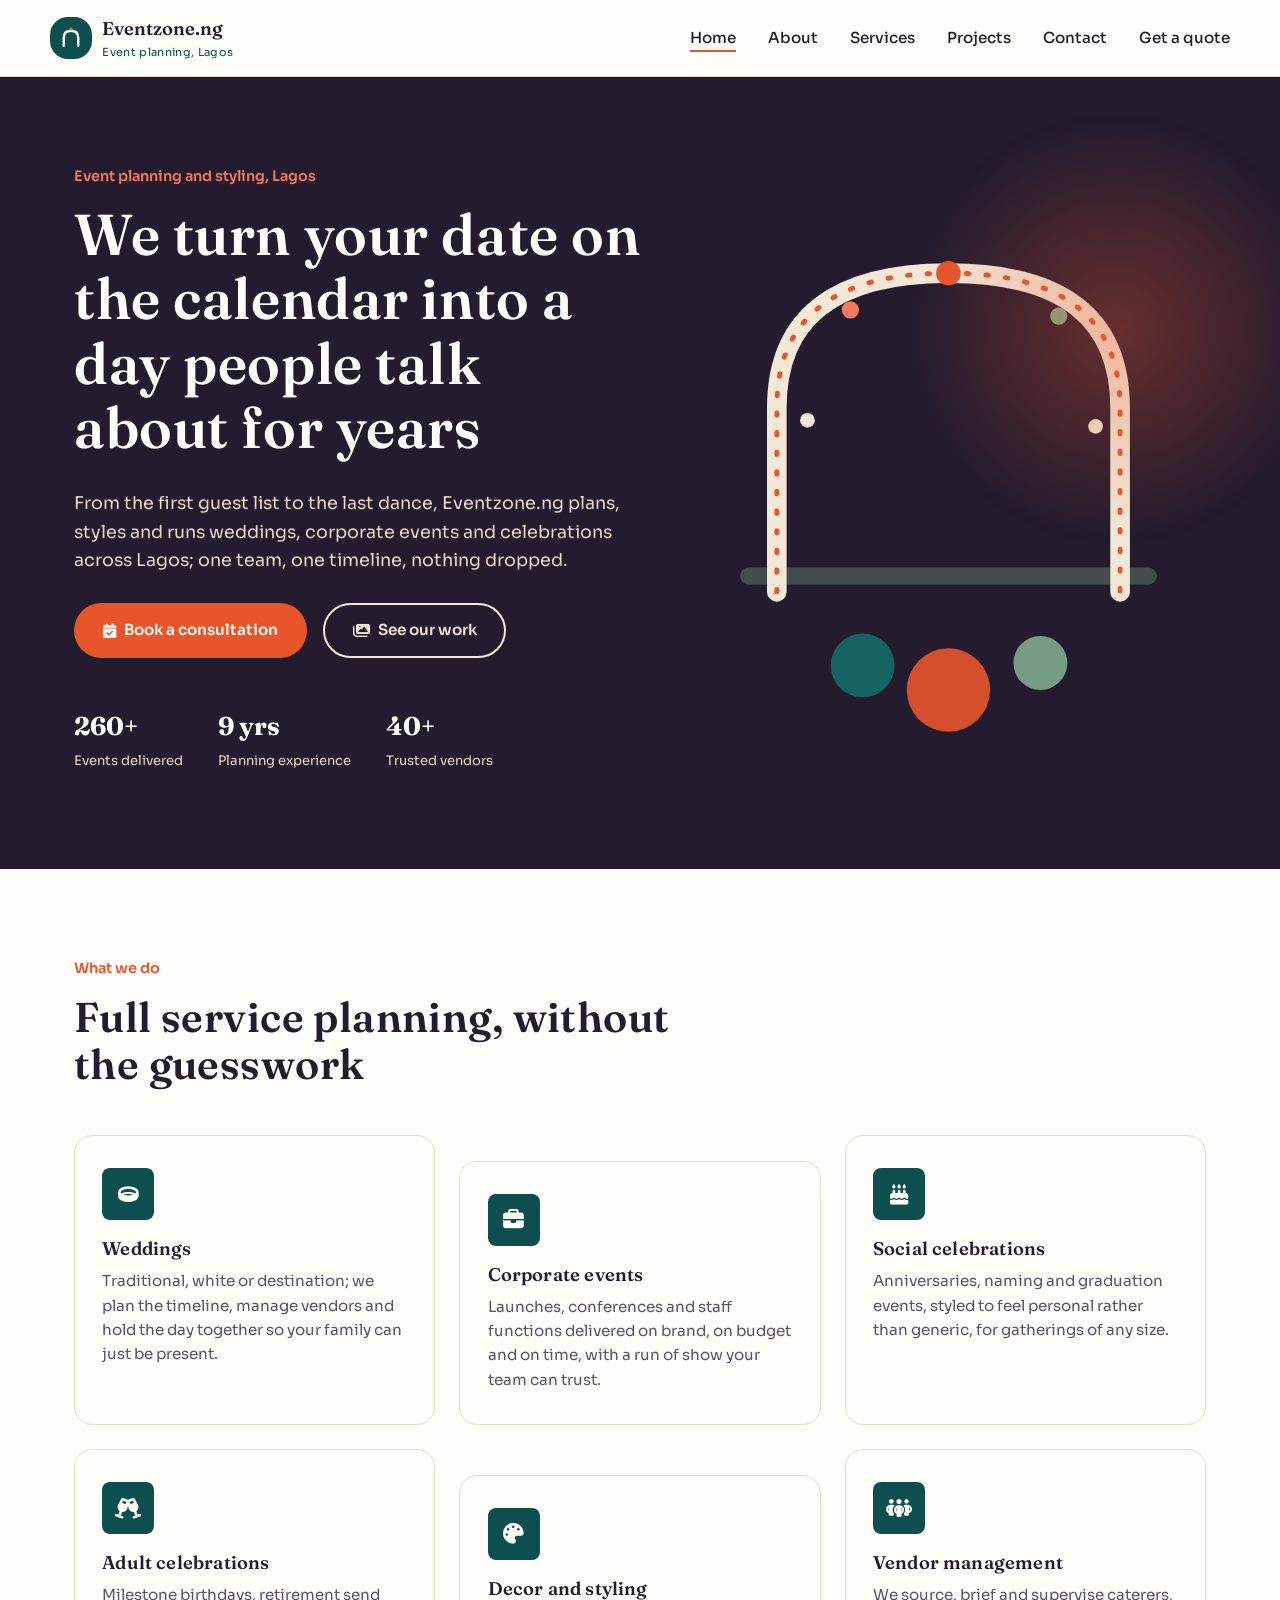
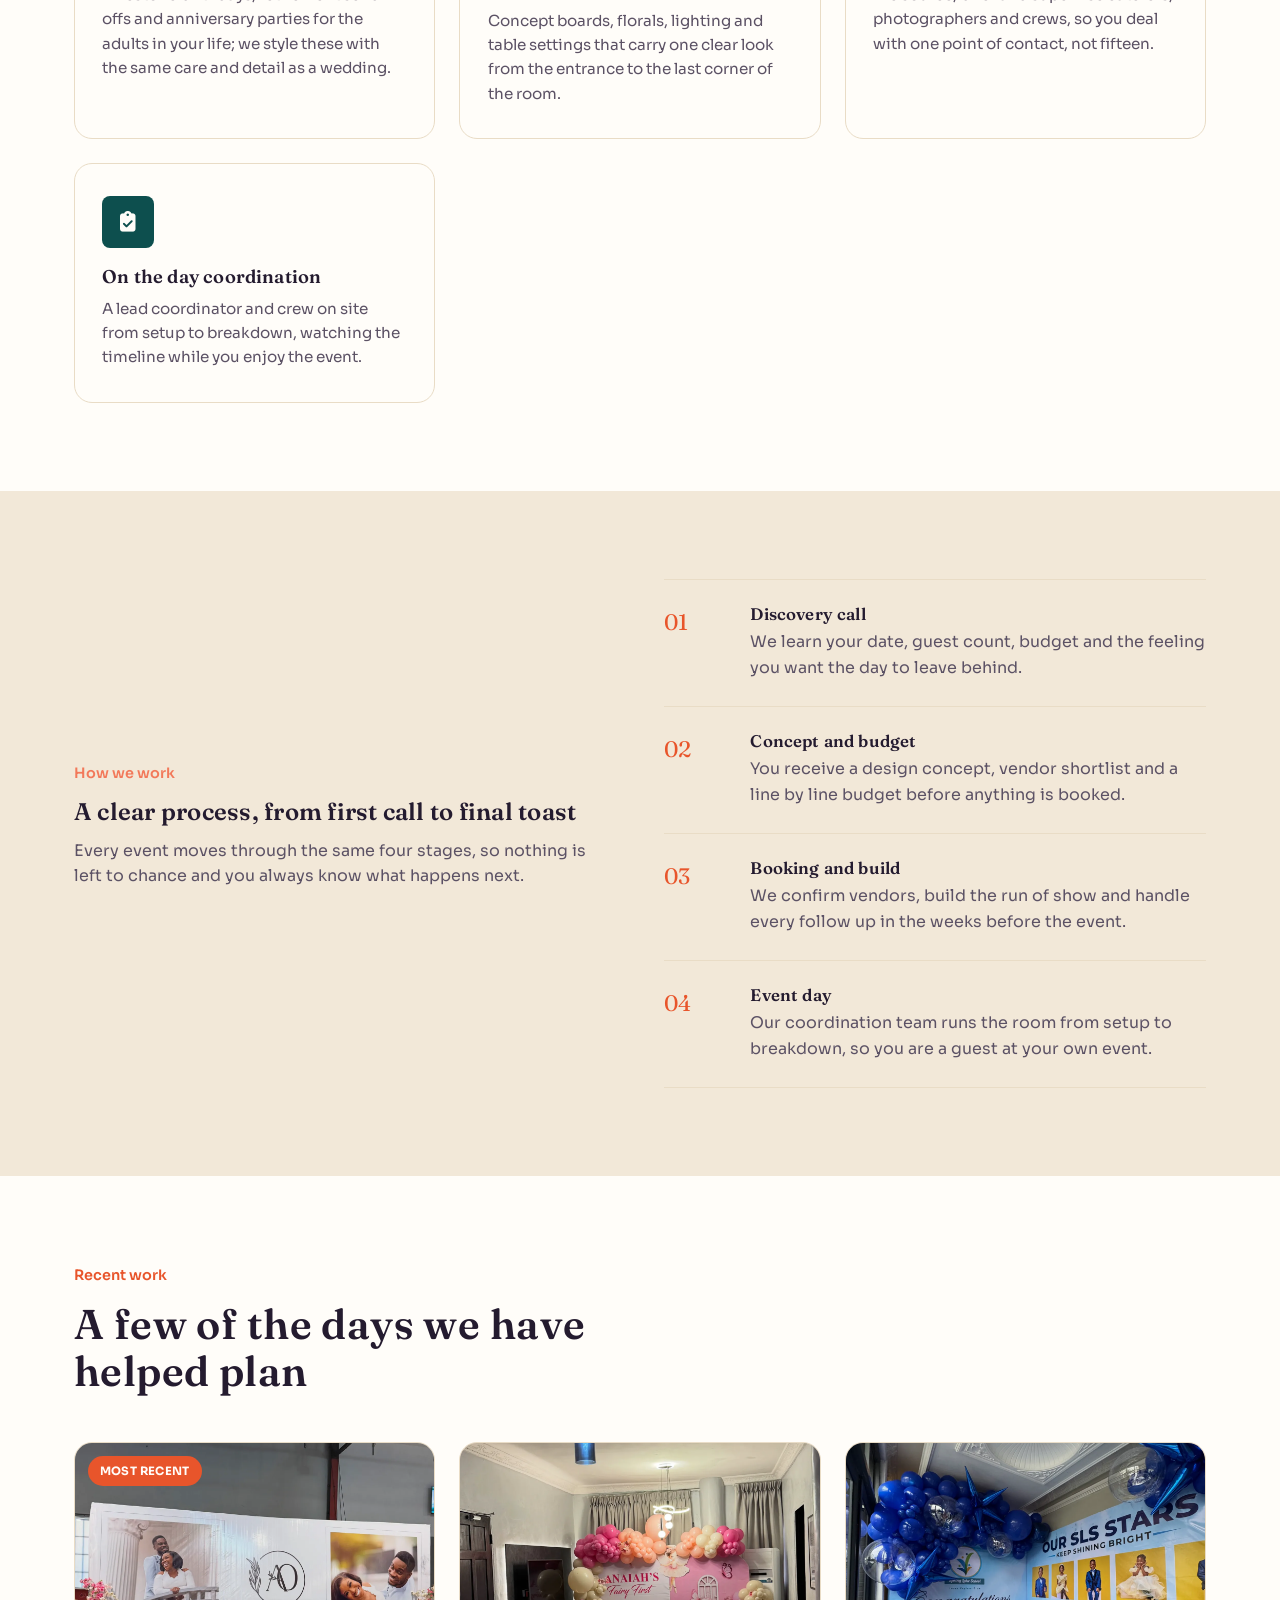
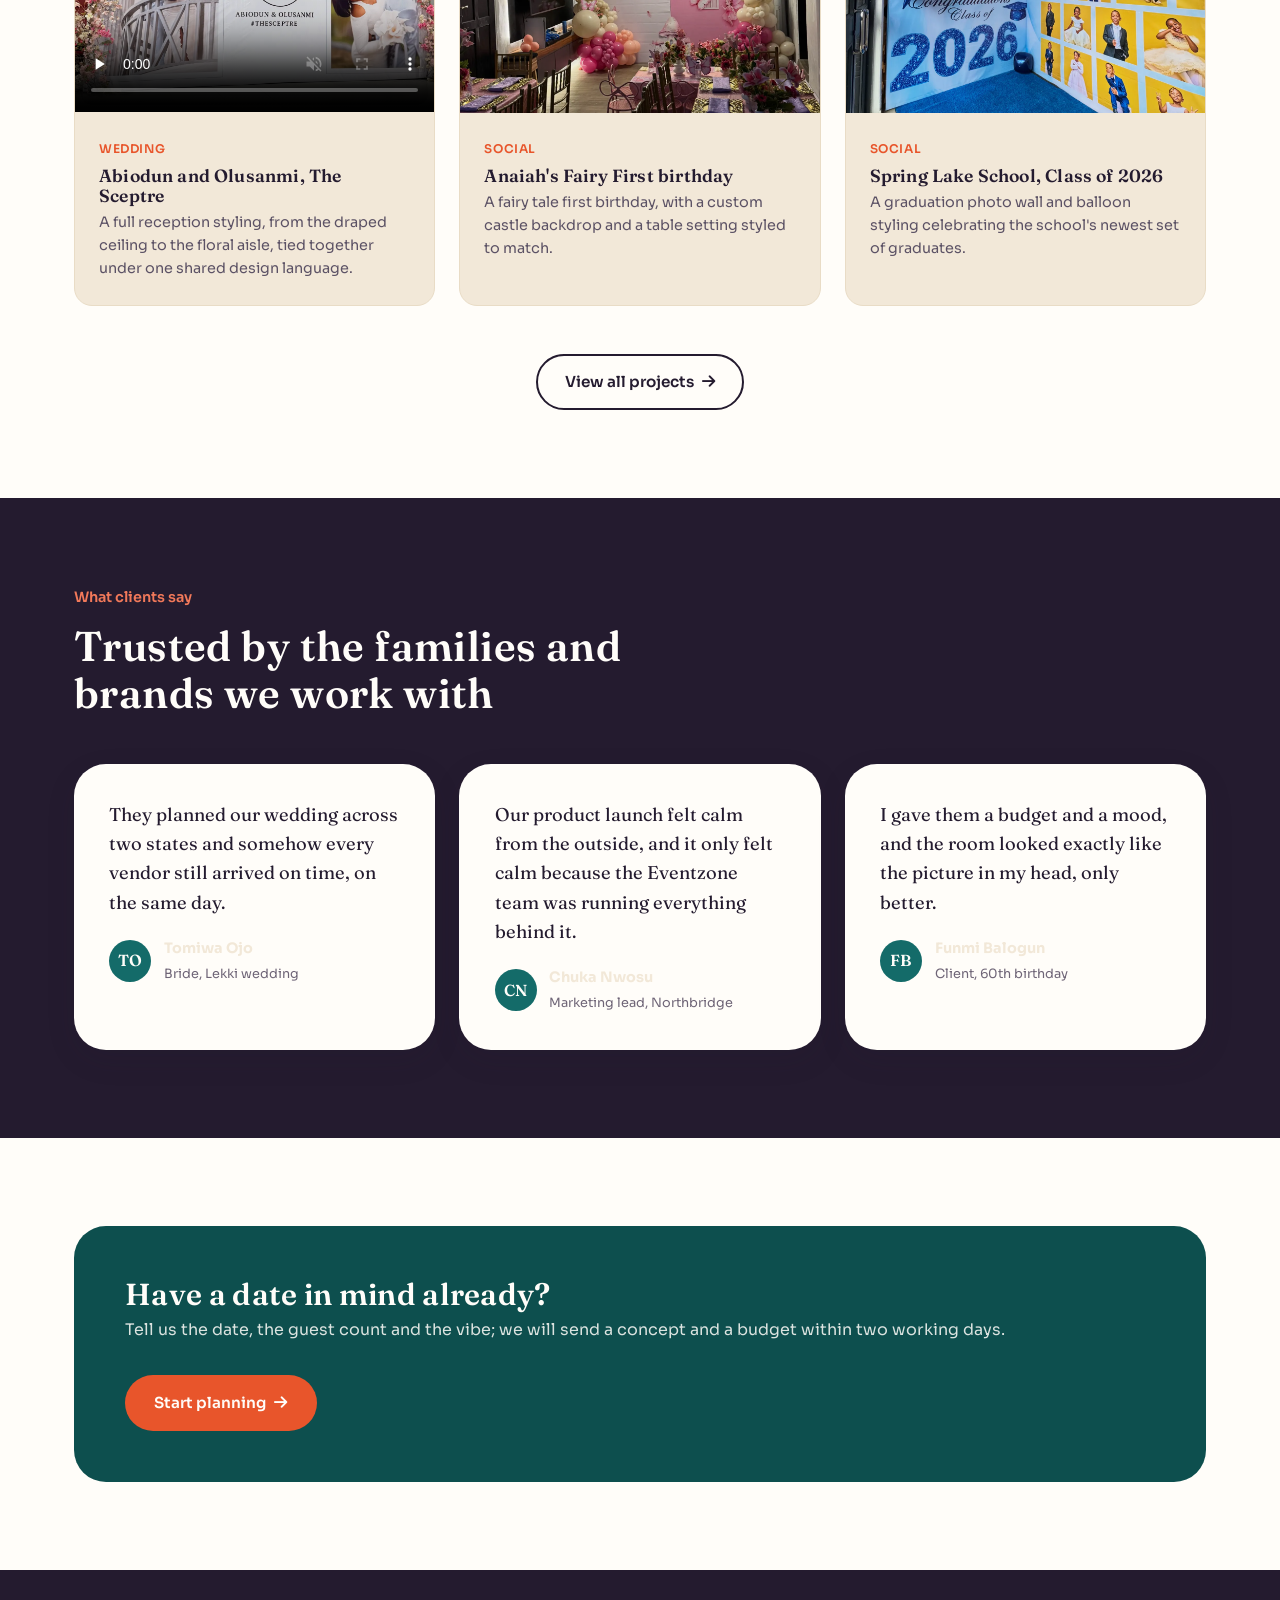
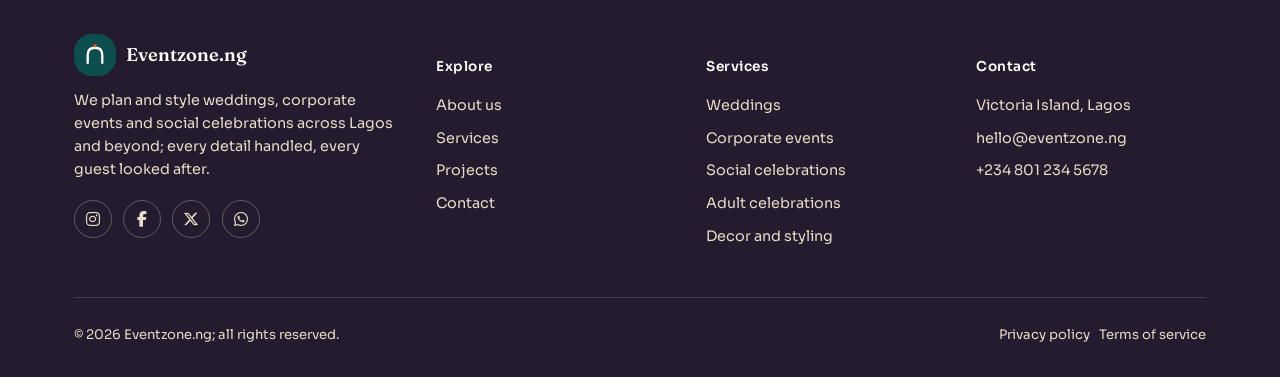
==== index.html @ e47d00a2 "push" ====
<!DOCTYPE html>
<html lang="en">
<head>
<meta charset="UTF-8">
<meta name="viewport" content="width=device-width, initial-scale=1.0">
<title>Eventzone.ng | Event planning and styling in Lagos</title>
<meta name="description" content="Eventzone.ng plans and styles weddings, corporate events and social celebrations across Lagos; full coordination, decor and vendor management, handled end to end.">
<link rel="icon" href="data:,">
<link rel="preconnect" href="https://fonts.googleapis.com">
<link rel="preconnect" href="https://fonts.gstatic.com" crossorigin>
<link href="https://fonts.googleapis.com/css2?family=Fraunces:opsz,wght@9..144,500;9..144,600;9..144,700&amp;family=Sora:wght@400;500;600;700&amp;display=swap" rel="stylesheet">
<link rel="stylesheet" href="https://cdnjs.cloudflare.com/ajax/libs/font-awesome/6.5.2/css/all.min.css">
<link rel="stylesheet" href="css/style.css">
</head>
<body>

<div id="preloader" aria-hidden="true">
  <svg class="preloader-mark" viewBox="0 0 100 100" aria-hidden="true">
    <path d="M20,82 L20,48 Q20,18 50,18 Q80,18 80,48 L80,82"/>
  </svg>
  <p class="preloader-text">Setting the scene</p>
  <div class="preloader-bar"><span></span></div>
</div>

<header class="site-header">
  <nav class="nav container">
    <a href="index.html" class="brand">
      <span class="logo-mark">
        <img src="assets/images/logo.svg" alt="Eventzone.ng logo" width="26" height="26">
      </span>
      <span>Eventzone.ng<small>Event planning, Lagos</small></span>
    </a>
    <ul class="nav-links" id="nav-links">
      <li><a href="index.html" aria-current="page">Home</a></li>
      <li><a href="about.html">About</a></li>
      <li><a href="services.html">Services</a></li>
      <li><a href="projects.html">Projects</a></li>
      <li><a href="contact.html">Contact</a></li>
      <li><a href="contact.html" class="nav-cta">Get a quote</a></li>
    </ul>
    <button class="nav-toggle" aria-label="Toggle navigation menu" aria-expanded="false">
      <span></span>
    </button>
  </nav>
</header>

<main>

  <section class="hero">
    <div class="container">
      <div class="hero-copy">
        <p class="eyebrow">Event planning and styling, Lagos</p>
        <h1>We turn your date on the calendar into a day people talk about for years</h1>
        <p class="lead">From the first guest list to the last dance, Eventzone.ng plans, styles and runs weddings, corporate events and celebrations across Lagos; one team, one timeline, nothing dropped.</p>
        <div class="hero-actions">
          <a href="contact.html" class="btn btn-primary"><i class="fa-solid fa-calendar-check"></i> Book a consultation</a>
          <a href="projects.html" class="btn btn-light"><i class="fa-solid fa-images"></i> See our work</a>
        </div>
        <div class="hero-stats">
          <div><strong>260+</strong><span>Events delivered</span></div>
          <div><strong>9 yrs</strong><span>Planning experience</span></div>
          <div><strong>40+</strong><span>Trusted vendors</span></div>
        </div>
      </div>
      <div class="hero-visual">
        <div class="hero-glow" aria-hidden="true"></div>
        <svg class="hero-arch" viewBox="0 0 420 440" fill="none" xmlns="http://www.w3.org/2000/svg" role="img" aria-label="Illustration of a decorated event arch with hanging florals and string lights">
          <rect x="40" y="300" width="340" height="14" rx="7" fill="#7FA98F" opacity="0.35"/>
          <path d="M70,320 L70,170 Q70,60 210,60 Q350,60 350,170 L350,320" stroke="#F2E8D8" stroke-width="16" stroke-linecap="round"/>
          <path d="M70,320 L70,170 Q70,60 210,60 Q350,60 350,170 L350,320" stroke="#E8552B" stroke-width="4" stroke-linecap="round" stroke-dasharray="2 14"/>
          <circle cx="210" cy="60" r="10" fill="#E8552B"/>
          <circle cx="130" cy="90" r="7" fill="#F2795A"/>
          <circle cx="300" cy="95" r="7" fill="#7FA98F"/>
          <circle cx="95" cy="180" r="6" fill="#F2E8D8"/>
          <circle cx="330" cy="185" r="6" fill="#F2E8D8"/>
          <g opacity="0.9">
            <circle cx="140" cy="380" r="26" fill="#146B69"/>
            <circle cx="210" cy="400" r="34" fill="#E8552B"/>
            <circle cx="285" cy="378" r="22" fill="#7FA98F"/>
          </g>
        </svg>
      </div>
    </div>
  </section>

  <section>
    <div class="container">
      <div class="section-head">
        <p class="eyebrow">What we do</p>
        <h2>Full service planning, without the guesswork</h2>
      </div>
      <div class="grid grid-3">
        <div class="service-card">
          <div class="service-icon"><i class="fa-solid fa-ring"></i></div>
          <h3>Weddings</h3>
          <p>Traditional, white or destination; we plan the timeline, manage vendors and hold the day together so your family can just be present.</p>
        </div>
        <div class="service-card">
          <div class="service-icon"><i class="fa-solid fa-briefcase"></i></div>
          <h3>Corporate events</h3>
          <p>Launches, conferences and staff functions delivered on brand, on budget and on time, with a run of show your team can trust.</p>
        </div>
        <div class="service-card">
          <div class="service-icon"><i class="fa-solid fa-cake-candles"></i></div>
          <h3>Social celebrations</h3>
          <p>Anniversaries, naming and graduation events, styled to feel personal rather than generic, for gatherings of any size.</p>
        </div>
        <div class="service-card">
          <div class="service-icon"><i class="fa-solid fa-champagne-glasses"></i></div>
          <h3>Adult celebrations</h3>
          <p>Milestone birthdays, retirement send offs and anniversary parties for the adults in your life; we style these with the same care and detail as a wedding.</p>
        </div>
        <div class="service-card">
          <div class="service-icon"><i class="fa-solid fa-palette"></i></div>
          <h3>Decor and styling</h3>
          <p>Concept boards, florals, lighting and table settings that carry one clear look from the entrance to the last corner of the room.</p>
        </div>
        <div class="service-card">
          <div class="service-icon"><i class="fa-solid fa-people-group"></i></div>
          <h3>Vendor management</h3>
          <p>We source, brief and supervise caterers, photographers and crews, so you deal with one point of contact, not fifteen.</p>
        </div>
        <div class="service-card">
          <div class="service-icon"><i class="fa-solid fa-clipboard-check"></i></div>
          <h3>On the day coordination</h3>
          <p>A lead coordinator and crew on site from setup to breakdown, watching the timeline while you enjoy the event.</p>
        </div>
      </div>
    </div>
  </section>

  <section class="section-alt">
    <div class="container">
      <div class="split">
        <div>
          <p class="eyebrow">How we work</p>
          <h2>A clear process, from first call to final toast</h2>
          <p style="max-width:52ch; color:#5c5265;">Every event moves through the same four stages, so nothing is left to chance and you always know what happens next.</p>
        </div>
        <div class="process-list">
          <div class="process-item">
            <span class="process-num"></span>
            <div>
              <h4>Discovery call</h4>
              <p>We learn your date, guest count, budget and the feeling you want the day to leave behind.</p>
            </div>
          </div>
          <div class="process-item">
            <span class="process-num"></span>
            <div>
              <h4>Concept and budget</h4>
              <p>You receive a design concept, vendor shortlist and a line by line budget before anything is booked.</p>
            </div>
          </div>
          <div class="process-item">
            <span class="process-num"></span>
            <div>
              <h4>Booking and build</h4>
              <p>We confirm vendors, build the run of show and handle every follow up in the weeks before the event.</p>
            </div>
          </div>
          <div class="process-item">
            <span class="process-num"></span>
            <div>
              <h4>Event day</h4>
              <p>Our coordination team runs the room from setup to breakdown, so you are a guest at your own event.</p>
            </div>
          </div>
        </div>
      </div>
    </div>
  </section>

  <section>
    <div class="container">
      <div class="section-head">
        <p class="eyebrow">Recent work</p>
        <h2>A few of the days we have helped plan</h2>
      </div>
      <div class="grid grid-3">
        <div class="project-card">
          <div class="project-thumb">
            <span class="badge-recent">Most recent</span>
            <video poster="assets/images/wedding-abiodun-olusanmi.webp" preload="none" muted playsinline controls width="720" height="1280">
              <source src="assets/videos/wedding-aisle.mp4" type="video/mp4">
              Your browser does not support embedded video; here is a photo from the day instead.
              <img src="assets/images/wedding-abiodun-olusanmi.webp" alt="The reception hall styled for Abiodun and Olusanmi's wedding" width="1400" height="1866">
            </video>
          </div>
          <div class="project-body">
            <span class="project-tag">Wedding</span>
            <h3>Abiodun and Olusanmi, The Sceptre</h3>
            <p>A full reception styling, from the draped ceiling to the floral aisle, tied together under one shared design language.</p>
          </div>
        </div>
        <div class="project-card">
          <div class="project-thumb"><img src="assets/images/anaiah-fairy-first.webp" alt="Anaiah's Fairy First birthday styling, a fairy castle backdrop with a matching table setup" width="1400" height="1866" loading="lazy"></div>
          <div class="project-body">
            <span class="project-tag">Social</span>
            <h3>Anaiah's Fairy First birthday</h3>
            <p>A fairy tale first birthday, with a custom castle backdrop and a table setting styled to match.</p>
          </div>
        </div>
        <div class="project-card">
          <div class="project-thumb"><img src="assets/images/graduation-spring-lake.webp" alt="Congratulations Class of 2026 photo wall for Spring Lake School graduation" width="1400" height="1866" loading="lazy"></div>
          <div class="project-body">
            <span class="project-tag">Social</span>
            <h3>Spring Lake School, Class of 2026</h3>
            <p>A graduation photo wall and balloon styling celebrating the school's newest set of graduates.</p>
          </div>
        </div>
      </div>
      <div class="text-center mt-lg">
        <a href="projects.html" class="btn btn-ghost">View all projects <i class="fa-solid fa-arrow-right"></i></a>
      </div>
    </div>
  </section>

  <section class="section-ink">
    <div class="container">
      <div class="section-head">
        <p class="eyebrow" style="color:#F2795A;">What clients say</p>
        <h2>Trusted by the families and brands we work with</h2>
      </div>
      <div class="grid grid-3">
        <div class="testimonial-card">
          <p>They planned our wedding across two states and somehow every vendor still arrived on time, on the same day.</p>
          <div class="testimonial-name">
            <div class="avatar">TO</div>
            <div><strong>Tomiwa Ojo</strong><span>Bride, Lekki wedding</span></div>
          </div>
        </div>
        <div class="testimonial-card">
          <p>Our product launch felt calm from the outside, and it only felt calm because the Eventzone team was running everything behind it.</p>
          <div class="testimonial-name">
            <div class="avatar">CN</div>
            <div><strong>Chuka Nwosu</strong><span>Marketing lead, Northbridge</span></div>
          </div>
        </div>
        <div class="testimonial-card">
          <p>I gave them a budget and a mood, and the room looked exactly like the picture in my head, only better.</p>
          <div class="testimonial-name">
            <div class="avatar">FB</div>
            <div><strong>Funmi Balogun</strong><span>Client, 60th birthday</span></div>
          </div>
        </div>
      </div>
    </div>
  </section>

  <section>
    <div class="container">
      <div class="cta-band">
        <div>
          <h2>Have a date in mind already?</h2>
          <p>Tell us the date, the guest count and the vibe; we will send a concept and a budget within two working days.</p>
        </div>
        <a href="contact.html" class="btn btn-primary" style="background:var(--coral);">Start planning <i class="fa-solid fa-arrow-right"></i></a>
      </div>
    </div>
  </section>

</main>

<footer class="site-footer">
  <div class="container">
    <div class="footer-grid">
      <div class="footer-brand">
        <a href="index.html" class="brand" style="color:var(--white); margin-bottom:0.8rem; display:inline-flex;">
          <span class="logo-mark">
            <img src="assets/images/logo.svg" alt="Eventzone.ng logo" width="26" height="26">
          </span>
          <span>Eventzone.ng</span>
        </a>
        <p>We plan and style weddings, corporate events and social celebrations across Lagos and beyond; every detail handled, every guest looked after.</p>
        <div class="social-row">
          <a href="#" aria-label="Instagram"><i class="fa-brands fa-instagram"></i></a>
          <a href="#" aria-label="Facebook"><i class="fa-brands fa-facebook-f"></i></a>
          <a href="#" aria-label="X, formerly Twitter"><i class="fa-brands fa-x-twitter"></i></a>
          <a href="#" aria-label="WhatsApp"><i class="fa-brands fa-whatsapp"></i></a>
        </div>
      </div>
      <div>
        <h5>Explore</h5>
        <ul>
          <li><a href="about.html">About us</a></li>
          <li><a href="services.html">Services</a></li>
          <li><a href="projects.html">Projects</a></li>
          <li><a href="contact.html">Contact</a></li>
        </ul>
      </div>
      <div>
        <h5>Services</h5>
        <ul>
          <li><a href="services.html">Weddings</a></li>
          <li><a href="services.html">Corporate events</a></li>
          <li><a href="services.html">Social celebrations</a></li>
          <li><a href="services.html">Adult celebrations</a></li>
          <li><a href="services.html">Decor and styling</a></li>
        </ul>
      </div>
      <div>
        <h5>Contact</h5>
        <ul>
          <li>Victoria Island, Lagos</li>
          <li>hello@eventzone.ng</li>
          <li>+234 801 234 5678</li>
        </ul>
      </div>
    </div>
    <div class="footer-bottom">
      <span>&copy; <span id="year"></span> Eventzone.ng; all rights reserved.</span>
      <span><a href="#">Privacy policy</a> &nbsp; <a href="#">Terms of service</a></span>
    </div>
  </div>
</footer>

<script src="js/main.js"></script>
</body>
</html>
---- css/style.css ----
/* ==========================================================================
   Eventzone.ng — Core Stylesheet
   Palette; ink #241B2F, teal #0D4F4E, coral #E8552B, sand #F2E8D8, sage #7FA98F
   ========================================================================== */

:root{
  --ink:#241B2F;
  --ink-soft:#3A2E45;
  --teal:#0D4F4E;
  --teal-light:#146B69;
  --coral:#E8552B;
  --coral-light:#F2795A;
  --sand:#F2E8D8;
  --sand-dim:#E9DCC6;
  --white:#FFFDF9;
  --sage:#7FA98F;

  --radius-sm:8px;
  --radius-md:18px;
  --radius-lg:32px;
  --radius-pill:999px;

  --font-display:'Fraunces', Georgia, serif;
  --font-body:'Sora', -apple-system, BlinkMacSystemFont, sans-serif;

  --maxw:1180px;
  --gap:1.5rem;
  --shadow-1: 0 10px 30px rgba(36,27,47,0.10);
  --shadow-2: 0 18px 45px rgba(36,27,47,0.16);
}

*,*::before,*::after{box-sizing:border-box;}
html{scroll-behavior:smooth;}
body{
  margin:0;
  font-family:var(--font-body);
  color:var(--ink);
  background:var(--white);
  line-height:1.6;
  -webkit-font-smoothing:antialiased;
  overflow-x:hidden;
}
img,svg{max-width:100%;display:block;}
a{color:inherit;text-decoration:none;}
ul{list-style:none;margin:0;padding:0;}
button{font-family:inherit;cursor:pointer;}
h1,h2,h3,h4{
  font-family:var(--font-display);
  margin:0 0 0.5em;
  line-height:1.12;
  font-weight:600;
  letter-spacing:0.01em;
}
p{margin:0 0 1em;}
.container{
  max-width:var(--maxw);
  margin:0 auto;
  padding:0 1.5rem;
}
:focus-visible{
  outline:3px solid var(--coral);
  outline-offset:3px;
}
@media (prefers-reduced-motion: reduce){
  *{animation-duration:0.01ms !important; animation-iteration-count:1 !important; transition-duration:0.01ms !important; scroll-behavior:auto !important;}
}

/* ---------- Preloader ---------- */
#preloader{
  position:fixed;
  inset:0;
  width:100vw;
  height:100vh;
  height:100dvh;
  z-index:9999;
  background:var(--ink);
  display:flex;
  align-items:center;
  justify-content:center;
  flex-direction:column;
  gap:1.1rem;
  transition:opacity 0.5s ease, visibility 0.5s ease;
}
#preloader.done{
  opacity:0;
  visibility:hidden;
  pointer-events:none;
}
.preloader-mark{width:74px;height:74px;}
@media (max-width:480px){
  .preloader-mark{width:56px;height:56px;}
  .preloader-text{font-size:0.85rem;}
  .preloader-bar{width:110px;}
}
.preloader-mark path{
  fill:none;
  stroke:var(--sand);
  stroke-width:3;
  stroke-linecap:round;
  stroke-linejoin:round;
  stroke-dasharray:240;
  stroke-dashoffset:240;
  animation:draw 1.4s ease forwards infinite;
}
@keyframes draw{
  0%{stroke-dashoffset:240;}
  55%{stroke-dashoffset:0;}
  100%{stroke-dashoffset:-240;}
}
.preloader-text{
  font-family:var(--font-display);
  color:var(--sand);
  font-size:0.95rem;
  letter-spacing:0.04em;
}
.preloader-bar{
  width:140px;
  height:3px;
  border-radius:var(--radius-pill);
  background:rgba(242,232,216,0.25);
  overflow:hidden;
}
.preloader-bar span{
  display:block;
  height:100%;
  width:0%;
  background:var(--coral);
  border-radius:var(--radius-pill);
  animation:load 1.6s ease forwards;
}
@keyframes load{
  0%{width:0%;}
  100%{width:100%;}
}

/* ---------- Header ---------- */
.site-header{
  position:sticky;
  top:0;
  z-index:500;
  background:rgba(255,253,249,0.92);
  backdrop-filter:blur(10px);
  border-bottom:1px solid var(--sand-dim);
}
.nav{
  display:flex;
  align-items:center;
  justify-content:space-between;
  padding:0.9rem 0;
}
.brand{
  display:flex;
  align-items:center;
  gap:0.65rem;
  font-family:var(--font-display);
  font-size:1.15rem;
  font-weight:600;
  color:var(--ink);
}
.logo-mark{
  width:42px;
  height:42px;
  border-radius:var(--radius-md); /* swap client logo image in here; radius keeps the shape consistent */
  background:var(--teal);
  display:flex;
  align-items:center;
  justify-content:center;
  overflow:hidden;
  flex-shrink:0;
}
.logo-mark svg,
.logo-mark img{width:26px;height:26px;}
.brand small{
  display:block;
  font-family:var(--font-body);
  font-weight:400;
  font-size:0.7rem;
  color:var(--teal);
  letter-spacing:0.03em;
}
.nav-links{
  display:flex;
  align-items:center;
  gap:2rem;
}
.nav-links a{
  font-size:0.95rem;
  font-weight:500;
  color:var(--ink);
  position:relative;
  padding:0.3rem 0;
}
.nav-links a::after{
  content:"";
  position:absolute;
  left:0;bottom:0;
  height:2px;
  width:0;
  background:var(--coral);
  transition:width 0.25s ease;
}
.nav-links a:hover::after,
.nav-links a[aria-current="page"]::after{width:100%;}
.nav-cta{
  font-weight:700;
  color:var(--coral);
}
.nav-cta::after{background:var(--coral);}

.nav-toggle{
  display:none;
  background:none;
  border:none;
  width:38px;height:38px;
  border-radius:var(--radius-sm);
  align-items:center;
  justify-content:center;
}
.nav-toggle span,
.nav-toggle span::before,
.nav-toggle span::after{
  content:"";
  display:block;
  width:22px;
  height:2px;
  background:var(--ink);
  position:relative;
  transition:transform 0.25s ease, opacity 0.25s ease;
}
.nav-toggle span::before{position:absolute; top:-7px;}
.nav-toggle span::after{position:absolute; top:7px;}
.nav-toggle.open span{background:transparent;}
.nav-toggle.open span::before{transform:translateY(7px) rotate(45deg);}
.nav-toggle.open span::after{transform:translateY(-7px) rotate(-45deg);}

@media (max-width:860px){
  .nav-links{
    position:fixed;
    top:0;
    right:0;
    height:100vh;
    width:min(78vw,320px);
    background:var(--ink);
    flex-direction:column;
    align-items:flex-start;
    justify-content:center;
    gap:1.8rem;
    padding:2rem 2rem;
    transform:translateX(100%);
    transition:transform 0.35s ease;
  }
  .nav-links.open{transform:translateX(0);}
  .nav-links a{color:var(--sand); font-size:1.15rem;}
  .nav-links a::after{background:var(--coral);}
  .nav-cta{align-self:flex-start;}
  .nav-toggle{display:flex;}
}

/* ---------- Buttons ---------- */
.btn{
  display:inline-flex;
  align-items:center;
  gap:0.5rem;
  padding:0.85rem 1.7rem;
  border-radius:var(--radius-pill);
  font-weight:600;
  font-size:0.95rem;
  border:2px solid transparent;
  transition:transform 0.2s ease, box-shadow 0.2s ease, background 0.2s ease, color 0.2s ease;
}
.btn-primary{background:var(--coral); color:var(--white);}
.btn-primary:hover{transform:translateY(-2px); box-shadow:var(--shadow-2);}
.btn-ghost{border-color:var(--ink); color:var(--ink);}
.btn-ghost:hover{background:var(--ink); color:var(--white);}
.btn-light{border-color:var(--sand); color:var(--sand);}
.btn-light:hover{background:var(--sand); color:var(--ink);}

/* ---------- Hero ---------- */
.hero{
  position:relative;
  background:var(--ink);
  color:var(--sand);
  overflow:hidden;
  padding:5.5rem 0 6rem;
}
.hero .container{
  display:grid;
  grid-template-columns:1.05fr 0.95fr;
  gap:3rem;
  align-items:center;
  position:relative;
  z-index:2;
}
.eyebrow{
  color:var(--coral-light);
  font-size:0.9rem;
  font-weight:600;
  margin-bottom:0.9rem;
}
.hero h1{
  font-size:clamp(2.3rem,4.6vw,3.6rem);
  color:var(--white);
}
.hero p.lead{
  font-size:1.1rem;
  max-width:46ch;
  color:var(--sand-dim);
}
.hero-actions{
  display:flex;
  gap:1rem;
  flex-wrap:wrap;
  margin-top:1.8rem;
}
.hero-stats{
  display:flex;
  gap:2.2rem;
  margin-top:3rem;
  flex-wrap:wrap;
}
.hero-stats div strong{
  display:block;
  font-family:var(--font-display);
  font-size:1.6rem;
  color:var(--white);
}
.hero-stats div span{
  font-size:0.82rem;
  color:var(--sand-dim);
}
.hero-visual{
  position:relative;
  aspect-ratio:1/1.05;
}
.hero-arch{
  position:absolute;
  inset:0;
  width:100%;
  height:100%;
}
.hero-glow{
  position:absolute;
  width:420px;height:420px;
  border-radius:50%;
  background:radial-gradient(circle, rgba(232,85,43,0.35), transparent 70%);
  top:-80px; right:-120px;
  z-index:1;
  filter:blur(10px);
}

/* ---------- Section basics ---------- */
section{padding:5.5rem 0;}
.section-head{
  max-width:640px;
  margin-bottom:3rem;
}
.section-head .eyebrow{color:var(--coral);}
.section-head h2{
  font-size:clamp(1.8rem,3.4vw,2.6rem);
  color:var(--ink);
}
.section-alt{background:var(--sand);}
.section-ink{background:var(--ink); color:var(--sand);}
.section-ink h2, .section-ink h3{color:var(--white);}

/* ---------- Cards / grids ---------- */
.grid{
  display:grid;
  gap:var(--gap);
}
.grid-3{grid-template-columns:repeat(3,1fr);}
.grid-2{grid-template-columns:repeat(2,1fr);}
@media (max-width:900px){
  .grid-3{grid-template-columns:repeat(2,1fr);}
}
@media (max-width:640px){
  .grid-3,.grid-2{grid-template-columns:1fr;}
  .hero .container{grid-template-columns:1fr;}
  .hero-visual{order:-1; max-width:280px; margin:0 auto;}
}

.service-card{
  background:var(--white);
  border:1px solid var(--sand-dim);
  border-radius:var(--radius-md);
  padding:2rem 1.7rem;
  transition:transform 0.25s ease, box-shadow 0.25s ease, border-color 0.25s ease;
}
.service-card:nth-child(3n+2){margin-top:1.6rem;}
.service-card:hover{
  transform:translateY(-6px);
  box-shadow:var(--shadow-2);
  border-color:transparent;
}
.service-icon{
  width:52px;height:52px;
  border-radius:var(--radius-sm);
  background:var(--teal);
  color:var(--white);
  display:flex;align-items:center;justify-content:center;
  font-size:1.3rem;
  margin-bottom:1.2rem;
}
.service-card h3{font-size:1.15rem; color:var(--ink);}
.service-card p{color:#5c5265; font-size:0.95rem; margin-bottom:0;}

.process-list{
  counter-reset:step;
  display:grid;
  gap:0;
}
.process-item{
  display:grid;
  grid-template-columns:64px 1fr;
  gap:1.4rem;
  padding:1.6rem 0;
  border-top:1px solid var(--sand-dim);
}
.process-item:last-child{border-bottom:1px solid var(--sand-dim);}
.process-num{
  counter-increment:step;
  font-family:var(--font-display);
  font-size:1.4rem;
  color:var(--coral);
}
.process-num::before{content: counter(step, decimal-leading-zero);}
.process-item h4{margin-bottom:0.3rem; font-size:1.05rem;}
.process-item p{color:#5c5265; margin-bottom:0;}

/* ---------- Reel strip (real event video clips) ---------- */
.reel-strip{
  display:flex;
  gap:1rem;
  overflow-x:auto;
  padding-bottom:0.8rem;
  scroll-snap-type:x mandatory;
  -webkit-overflow-scrolling:touch;
}
.reel-card{
  flex:0 0 auto;
  width:180px;
  scroll-snap-align:start;
}
.reel-card video{
  width:180px;
  height:320px;
  object-fit:cover;
  border-radius:var(--radius-md);
  background:var(--ink);
  display:block;
}
.reel-card p{
  margin:0.6rem 0 0;
  font-size:0.82rem;
  color:#5c5265;
  line-height:1.35;
}
@media (max-width:520px){
  .reel-card{width:150px;}
  .reel-card video{width:150px; height:266px;}
}

/* ---------- Gallery / Projects ---------- */
.filter-bar{
  display:flex;
  gap:0.7rem;
  flex-wrap:wrap;
  margin-bottom:2.4rem;
}
.filter-btn{
  padding:0.55rem 1.2rem;
  border-radius:var(--radius-pill);
  border:1.5px solid var(--sand-dim);
  background:var(--white);
  font-size:0.88rem;
  font-weight:600;
  color:var(--ink);
  transition:background 0.2s ease, color 0.2s ease, border-color 0.2s ease;
}
.filter-btn:hover,
.filter-btn.active{
  background:var(--ink);
  border-color:var(--ink);
  color:var(--white);
}
.project-card{
  border-radius:var(--radius-md);
  overflow:hidden;
  position:relative;
  background:var(--sand);
  border:1px solid var(--sand-dim);
}
.project-thumb{
  aspect-ratio:4/3;
  display:flex;
  align-items:center;
  justify-content:center;
  overflow:hidden;
  background:var(--sand-dim);
  position:relative;
}
.project-thumb img,
.project-thumb video{
  width:100%;
  height:100%;
  object-fit:cover;
}
.badge-recent{
  position:absolute;
  top:0.8rem;
  left:0.8rem;
  z-index:2;
  background:var(--coral);
  color:var(--white);
  font-size:0.72rem;
  font-weight:700;
  letter-spacing:0.03em;
  text-transform:uppercase;
  padding:0.35rem 0.75rem;
  border-radius:var(--radius-pill);
  pointer-events:none;
}

/* Photo slots ready for real client photography; swap the file in assets/images
   and keep the same filename, or update the src attribute in the HTML. */
.photo-frame{
  border-radius:var(--radius-lg);
  overflow:hidden;
  aspect-ratio:5/4;
}
.photo-frame img{
  width:100%;
  height:100%;
  object-fit:cover;
}
.avatar-photo{
  width:96px;
  height:96px;
  border-radius:50%;
  overflow:hidden;
  margin:0 auto 1rem;
}
.avatar-photo img{
  width:100%;
  height:100%;
  object-fit:cover;
}
.project-body{padding:1.4rem 1.5rem 1.6rem;}
.project-tag{
  font-size:0.75rem;
  font-weight:600;
  color:var(--coral);
  text-transform:uppercase;
  letter-spacing:0.05em;
}
.project-body h3{font-size:1.1rem; margin:0.35rem 0 0.3rem;}
.project-body p{font-size:0.9rem; color:#5c5265; margin-bottom:0;}

/* ---------- Testimonials ---------- */
.testimonial-card{
  background:var(--white);
  border-radius:var(--radius-lg);
  padding:2.2rem;
  box-shadow:var(--shadow-1);
}
.testimonial-card p{
  font-family:var(--font-display);
  font-size:1.15rem;
  color:var(--ink);
}
.testimonial-name{
  display:flex;
  align-items:center;
  gap:0.8rem;
  margin-top:1.2rem;
}
.avatar{
  width:42px;height:42px;
  border-radius:50%;
  background:var(--teal-light);
  color:var(--white);
  display:flex;align-items:center;justify-content:center;
  font-weight:600;
  font-family:var(--font-display);
}
.testimonial-name strong{display:block; font-size:0.9rem;}
.testimonial-name span{font-size:0.8rem; color:#6f6577;}

/* ---------- CTA band ---------- */
.cta-band{
  background:var(--teal);
  color:var(--white);
  border-radius:var(--radius-lg);
  padding:3.2rem;
  display:flex;
  align-items:center;
  justify-content:space-between;
  gap:2rem;
  flex-wrap:wrap;
}
.cta-band h2{color:var(--white); margin-bottom:0.4rem; font-size:1.9rem;}
.cta-band p{color:rgba(255,253,249,0.85); margin-bottom:0;}

/* ---------- Forms ---------- */
.form-grid{
  display:grid;
  grid-template-columns:1fr 1fr;
  gap:1.2rem;
}
.form-grid .full{grid-column:1/-1;}
@media (max-width:640px){.form-grid{grid-template-columns:1fr;}}
label{
  display:block;
  font-size:0.85rem;
  font-weight:600;
  margin-bottom:0.4rem;
  color:var(--ink);
}
input,select,textarea{
  width:100%;
  padding:0.85rem 1rem;
  border-radius:var(--radius-sm);
  border:1.5px solid var(--sand-dim);
  background:var(--white);
  font-family:var(--font-body);
  font-size:0.95rem;
  color:var(--ink);
  transition:border-color 0.2s ease;
}
input:focus,select:focus,textarea:focus{
  border-color:var(--coral);
  outline:none;
}
textarea{resize:vertical; min-height:120px;}
.form-note{font-size:0.8rem; color:#6f6577; margin-top:0.6rem;}

.contact-details{display:grid; gap:1.4rem;}
.contact-row{
  display:flex;
  gap:1rem;
  align-items:flex-start;
}
.contact-row .service-icon{margin-bottom:0; flex-shrink:0;}
.contact-row h4{margin-bottom:0.2rem; font-size:1rem;}
.contact-row p{margin-bottom:0; color:#5c5265; font-size:0.93rem;}

/* ---------- Footer ---------- */
.site-footer{
  background:var(--ink);
  color:var(--sand-dim);
  padding:4rem 0 2rem;
}
.footer-grid{
  display:grid;
  grid-template-columns:1.4fr 1fr 1fr 1fr;
  gap:2.5rem;
  padding-bottom:2.5rem;
  border-bottom:1px solid rgba(242,232,216,0.15);
}
@media (max-width:860px){
  .footer-grid{grid-template-columns:1fr 1fr;}
}
@media (max-width:520px){
  .footer-grid{grid-template-columns:1fr;}
}
.footer-grid h5{
  color:var(--white);
  font-size:0.85rem;
  letter-spacing:0.04em;
  margin-bottom:1rem;
  font-family:var(--font-body);
  font-weight:600;
}
.footer-grid ul li{margin-bottom:0.6rem; font-size:0.9rem;}
.footer-grid ul li a:hover{color:var(--coral-light);}
.footer-brand p{font-size:0.9rem; max-width:32ch;}
.social-row{display:flex; gap:0.7rem; margin-top:1.2rem;}
.social-row a{
  width:38px;height:38px;
  border-radius:50%;
  border:1.5px solid rgba(242,232,216,0.3);
  display:flex;align-items:center;justify-content:center;
  transition:background 0.2s ease, border-color 0.2s ease;
}
.social-row a:hover{background:var(--coral); border-color:var(--coral);}
.footer-bottom{
  display:flex;
  justify-content:space-between;
  align-items:center;
  padding-top:1.6rem;
  font-size:0.82rem;
  flex-wrap:wrap;
  gap:0.8rem;
}
.footer-bottom a:hover{color:var(--coral-light);}

/* ---------- Page hero (inner pages) ---------- */
.page-hero{
  background:var(--ink);
  color:var(--sand);
  padding:4rem 0 3.4rem;
}
.page-hero .eyebrow{color:var(--coral-light);}
.page-hero h1{color:var(--white); font-size:clamp(2rem,4vw,2.9rem);}
.page-hero p{color:var(--sand-dim); max-width:56ch;}
.breadcrumb{font-size:0.85rem; color:var(--sand-dim); margin-bottom:1rem;}
.breadcrumb a:hover{color:var(--coral-light);}

/* ---------- Utility ---------- */
.text-center{text-align:center; margin-left:auto; margin-right:auto;}
.mt-lg{margin-top:3rem;}
.split{display:grid; grid-template-columns:1fr 1fr; gap:3rem; align-items:center;}
@media (max-width:860px){.split{grid-template-columns:1fr;}}
.tag-pill{
  display:inline-block;
  background:var(--sand);
  color:var(--teal);
  padding:0.3rem 0.9rem;
  border-radius:var(--radius-pill);
  font-size:0.78rem;
  font-weight:600;
  margin:0 0.4rem 0.4rem 0;
}
.value-list li{
  display:flex;
  gap:0.8rem;
  align-items:flex-start;
  margin-bottom:1rem;
}
.value-list li .service-icon{width:38px; height:38px; font-size:1rem; margin-bottom:0;}
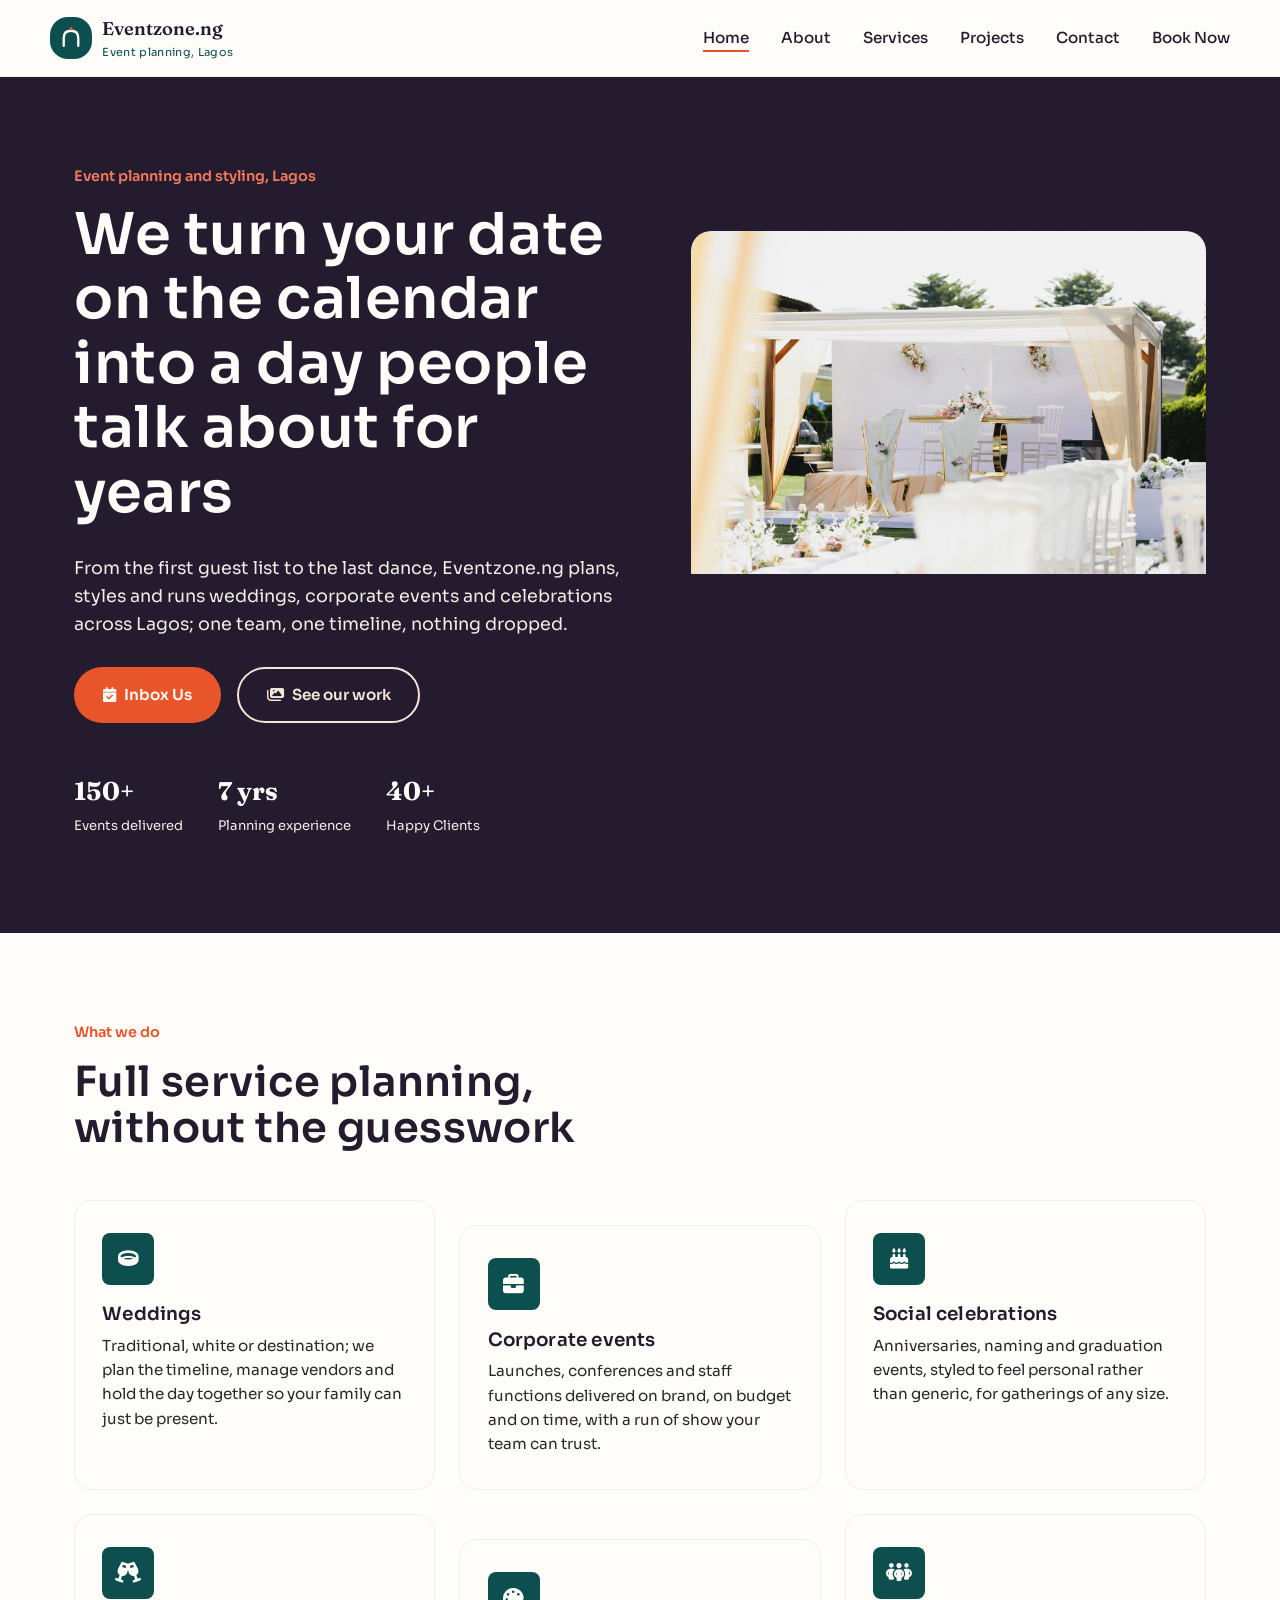
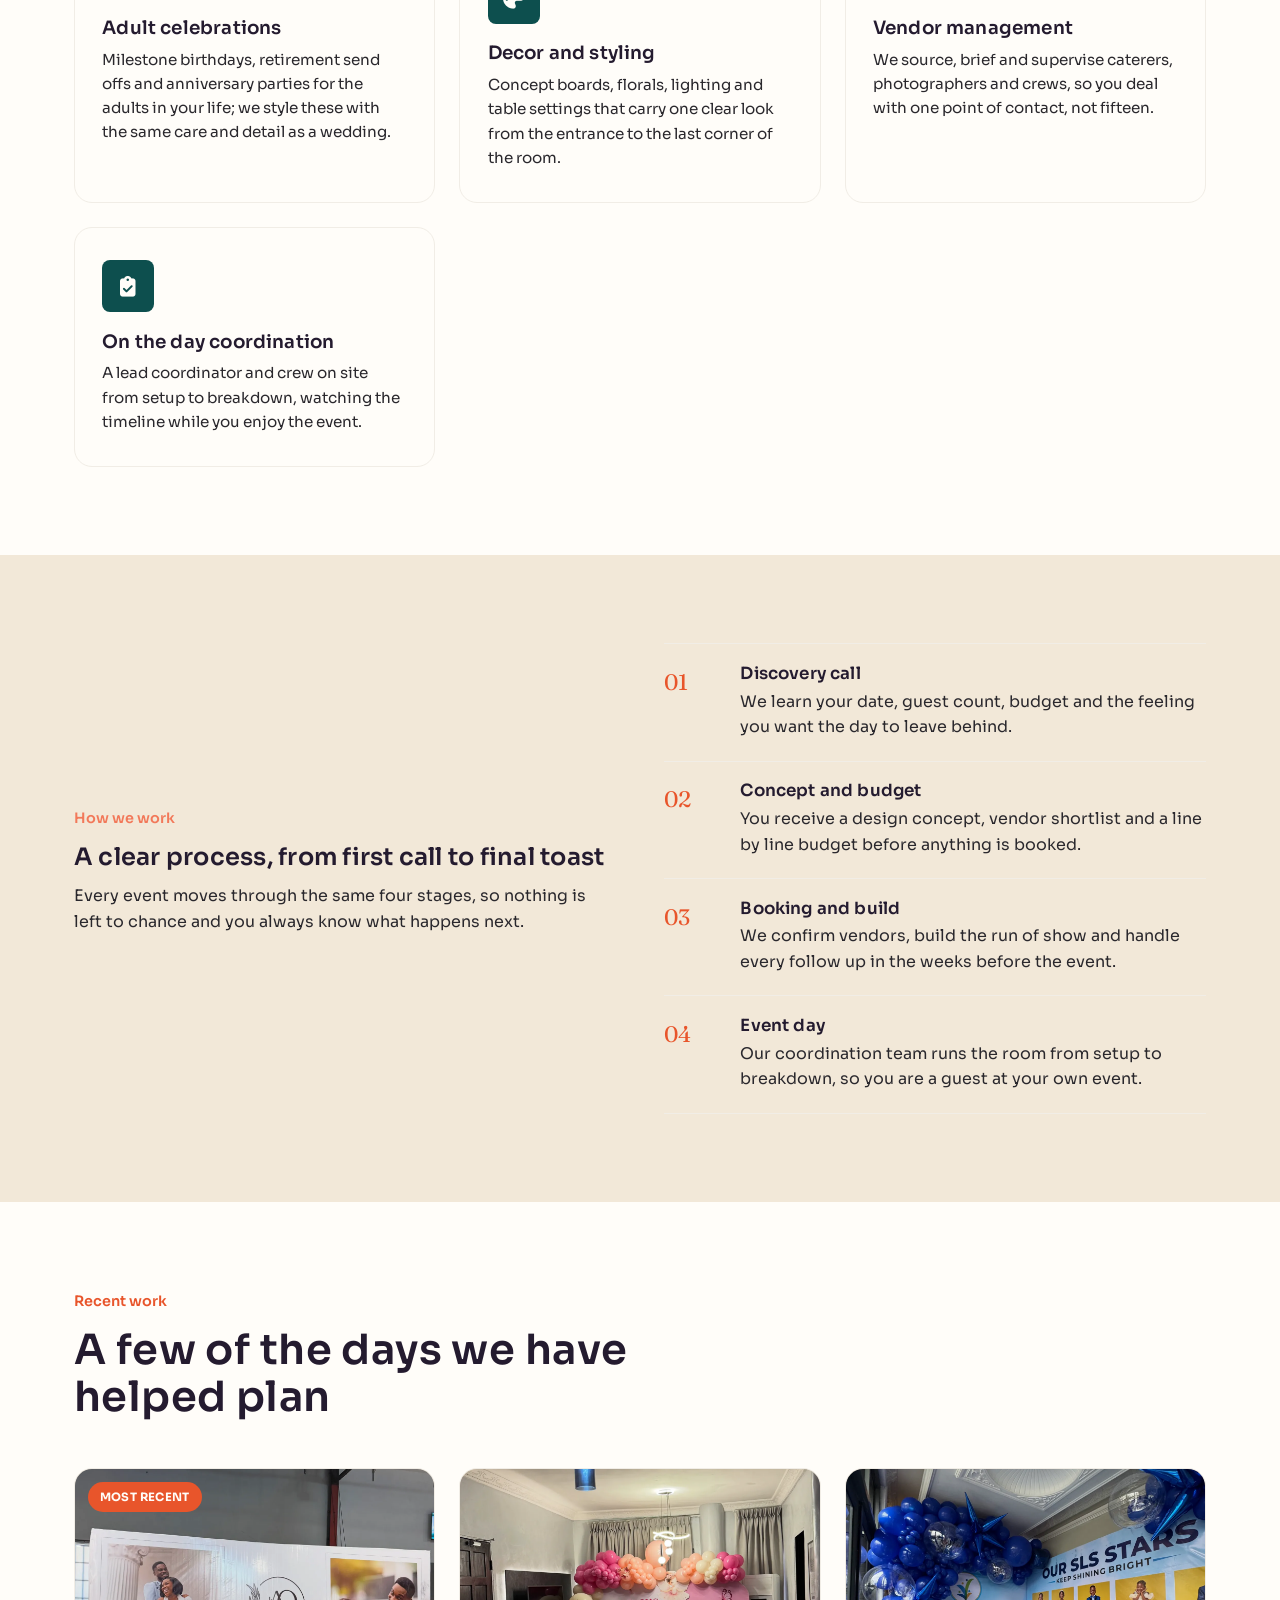
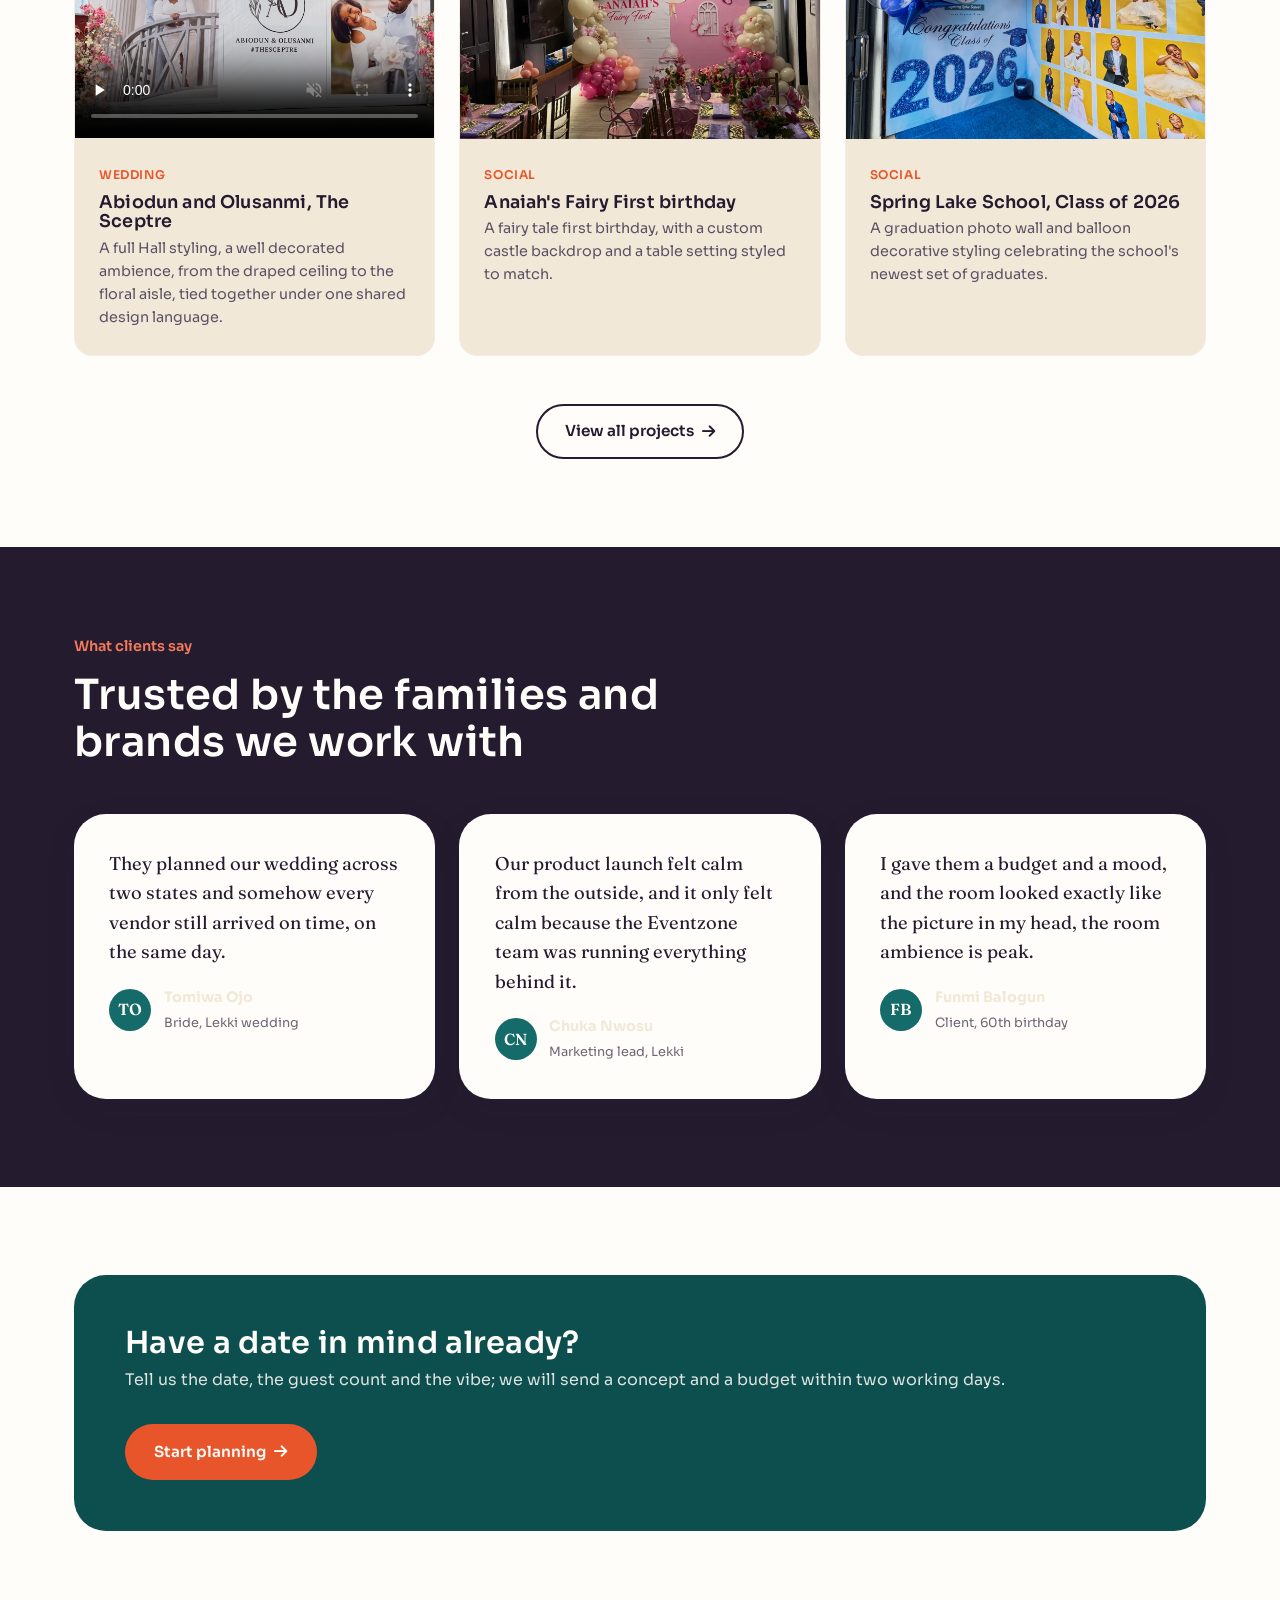
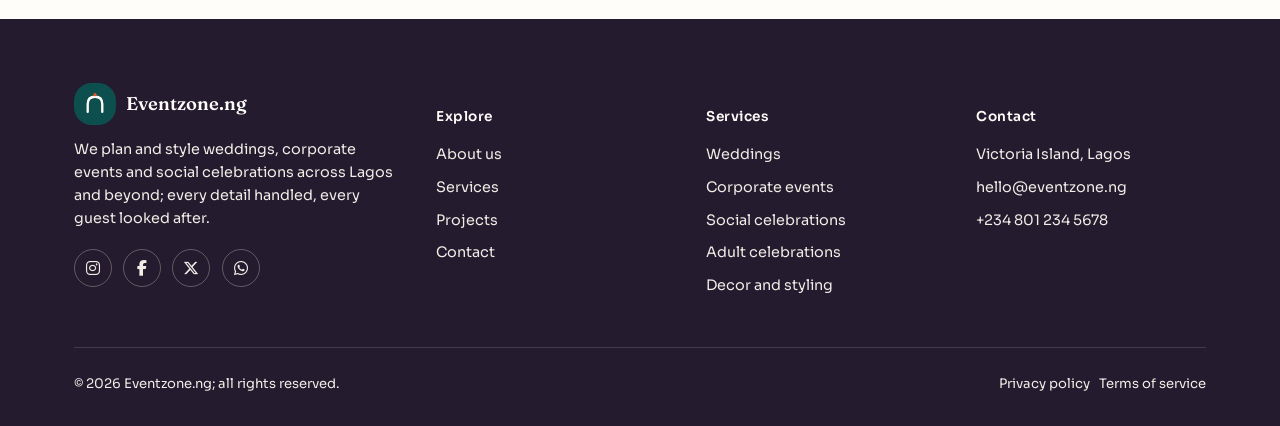
==== commit eca66c9b: "changed" ====
--- a/index.html
+++ b/index.html
@@ -36,7 +36,7 @@
       <li><a href="services.html">Services</a></li>
       <li><a href="projects.html">Projects</a></li>
       <li><a href="contact.html">Contact</a></li>
-      <li><a href="contact.html" class="nav-cta">Get a quote</a></li>
+      <li><a href="contact.html" class="nav-cta">Book Now</a></li>
     </ul>
     <button class="nav-toggle" aria-label="Toggle navigation menu" aria-expanded="false">
       <span></span>
@@ -53,33 +53,18 @@
         <h1>We turn your date on the calendar into a day people talk about for years</h1>
         <p class="lead">From the first guest list to the last dance, Eventzone.ng plans, styles and runs weddings, corporate events and celebrations across Lagos; one team, one timeline, nothing dropped.</p>
         <div class="hero-actions">
-          <a href="contact.html" class="btn btn-primary"><i class="fa-solid fa-calendar-check"></i> Book a consultation</a>
+          <a href="contact.html" class="btn btn-primary"><i class="fa-solid fa-calendar-check"></i>Inbox Us</a>
           <a href="projects.html" class="btn btn-light"><i class="fa-solid fa-images"></i> See our work</a>
         </div>
         <div class="hero-stats">
-          <div><strong>260+</strong><span>Events delivered</span></div>
-          <div><strong>9 yrs</strong><span>Planning experience</span></div>
-          <div><strong>40+</strong><span>Trusted vendors</span></div>
+          <div><strong>150+</strong><span>Events delivered</span></div>
+          <div><strong>7 yrs</strong><span>Planning experience</span></div>
+          <div><strong>40+</strong><span>Happy Clients</span></div>
         </div>
       </div>
       <div class="hero-visual">
-        <div class="hero-glow" aria-hidden="true"></div>
-        <svg class="hero-arch" viewBox="0 0 420 440" fill="none" xmlns="http://www.w3.org/2000/svg" role="img" aria-label="Illustration of a decorated event arch with hanging florals and string lights">
-          <rect x="40" y="300" width="340" height="14" rx="7" fill="#7FA98F" opacity="0.35"/>
-          <path d="M70,320 L70,170 Q70,60 210,60 Q350,60 350,170 L350,320" stroke="#F2E8D8" stroke-width="16" stroke-linecap="round"/>
-          <path d="M70,320 L70,170 Q70,60 210,60 Q350,60 350,170 L350,320" stroke="#E8552B" stroke-width="4" stroke-linecap="round" stroke-dasharray="2 14"/>
-          <circle cx="210" cy="60" r="10" fill="#E8552B"/>
-          <circle cx="130" cy="90" r="7" fill="#F2795A"/>
-          <circle cx="300" cy="95" r="7" fill="#7FA98F"/>
-          <circle cx="95" cy="180" r="6" fill="#F2E8D8"/>
-          <circle cx="330" cy="185" r="6" fill="#F2E8D8"/>
-          <g opacity="0.9">
-            <circle cx="140" cy="380" r="26" fill="#146B69"/>
-            <circle cx="210" cy="400" r="34" fill="#E8552B"/>
-            <circle cx="285" cy="378" r="22" fill="#7FA98F"/>
-          </g>
-        </svg>
-      </div>
+  <img src="assets/images/home.webp" alt="Eventzone event styling" />
+</div>
     </div>
   </section>
 
@@ -135,7 +120,7 @@
         <div>
           <p class="eyebrow">How we work</p>
           <h2>A clear process, from first call to final toast</h2>
-          <p style="max-width:52ch; color:#5c5265;">Every event moves through the same four stages, so nothing is left to chance and you always know what happens next.</p>
+          <p style="max-width:52ch; color:#2a282d;">Every event moves through the same four stages, so nothing is left to chance and you always know what happens next.</p>
         </div>
         <div class="process-list">
           <div class="process-item">
@@ -190,7 +175,7 @@
           <div class="project-body">
             <span class="project-tag">Wedding</span>
             <h3>Abiodun and Olusanmi, The Sceptre</h3>
-            <p>A full reception styling, from the draped ceiling to the floral aisle, tied together under one shared design language.</p>
+            <p>A full Hall styling, a well decorated ambience, from the draped ceiling to the floral aisle, tied together under one shared design language.</p>
           </div>
         </div>
         <div class="project-card">
@@ -206,7 +191,7 @@
           <div class="project-body">
             <span class="project-tag">Social</span>
             <h3>Spring Lake School, Class of 2026</h3>
-            <p>A graduation photo wall and balloon styling celebrating the school's newest set of graduates.</p>
+            <p>A graduation photo wall and balloon decorative styling celebrating the school's newest set of graduates.</p>
           </div>
         </div>
       </div>
@@ -234,11 +219,11 @@
           <p>Our product launch felt calm from the outside, and it only felt calm because the Eventzone team was running everything behind it.</p>
           <div class="testimonial-name">
             <div class="avatar">CN</div>
-            <div><strong>Chuka Nwosu</strong><span>Marketing lead, Northbridge</span></div>
+            <div><strong>Chuka Nwosu</strong><span>Marketing lead, Lekki </span></div>
           </div>
         </div>
         <div class="testimonial-card">
-          <p>I gave them a budget and a mood, and the room looked exactly like the picture in my head, only better.</p>
+          <p>I gave them a budget and a mood, and the room looked exactly like the picture in my head, the room ambience is peak.</p>
           <div class="testimonial-name">
             <div class="avatar">FB</div>
             <div><strong>Funmi Balogun</strong><span>Client, 60th birthday</span></div>
@@ -315,6 +300,6 @@
   </div>
 </footer>
 
-<script src="js/main.js"></script>
+<script src="js/main.js" defer></script>
 </body>
 </html>
--- a/css/style.css
+++ b/css/style.css
@@ -5,13 +5,13 @@
 
 :root{
   --ink:#241B2F;
-  --ink-soft:#3A2E45;
+  --ink-soft:#1c1a1d;
   --teal:#0D4F4E;
   --teal-light:#146B69;
   --coral:#E8552B;
   --coral-light:#F2795A;
   --sand:#F2E8D8;
-  --sand-dim:#E9DCC6;
+  --sand-dim:#f1ede6;
   --white:#FFFDF9;
   --sage:#7FA98F;
 
@@ -20,7 +20,7 @@
   --radius-lg:32px;
   --radius-pill:999px;
 
-  --font-display:'Fraunces', Georgia, serif;
+  --font-display:'Fraunces', Georgia, serif, monsterrat, sans-serif;
   --font-body:'Sora', -apple-system, BlinkMacSystemFont, sans-serif;
 
   --maxw:1180px;
@@ -45,7 +45,7 @@
 ul{list-style:none;margin:0;padding:0;}
 button{font-family:inherit;cursor:pointer;}
 h1,h2,h3,h4{
-  font-family:var(--font-display);
+  font-family:var(--monsterrat);
   margin:0 0 0.5em;
   line-height:1.12;
   font-weight:600;
@@ -331,6 +331,8 @@
 .hero-visual{
   position:relative;
   aspect-ratio:1/1.05;
+  border-radius:20px;
+  overflow:hidden;
 }
 .hero-arch{
   position:absolute;
@@ -369,14 +371,13 @@
   gap:var(--gap);
 }
 .grid-3{grid-template-columns:repeat(3,1fr);}
-.grid-2{grid-template-columns:repeat(2,1fr);}
+.grid-2{grid-template-columns:repeat(1,1fr);}
 @media (max-width:900px){
-  .grid-3{grid-template-columns:repeat(2,1fr);}
+  .grid-3{grid-template-columns:repeat(1,1fr);}
 }
 @media (max-width:640px){
-  .grid-3,.grid-2{grid-template-columns:1fr;}
   .hero .container{grid-template-columns:1fr;}
-  .hero-visual{order:-1; max-width:280px; margin:0 auto;}
+  .hero-visual{display:none;}
 }
 
 .service-card{
@@ -402,7 +403,7 @@
   margin-bottom:1.2rem;
 }
 .service-card h3{font-size:1.15rem; color:var(--ink);}
-.service-card p{color:#5c5265; font-size:0.95rem; margin-bottom:0;}
+.service-card p{color:#2a282d; font-size:0.95rem; margin-bottom:0;}
 
 .process-list{
   counter-reset:step;
@@ -411,9 +412,9 @@
 }
 .process-item{
   display:grid;
-  grid-template-columns:64px 1fr;
+  grid-template-columns:54px 1fr;
   gap:1.4rem;
-  padding:1.6rem 0;
+  padding:1.3rem 0;
   border-top:1px solid var(--sand-dim);
 }
 .process-item:last-child{border-bottom:1px solid var(--sand-dim);}
@@ -425,7 +426,7 @@
 }
 .process-num::before{content: counter(step, decimal-leading-zero);}
 .process-item h4{margin-bottom:0.3rem; font-size:1.05rem;}
-.process-item p{color:#5c5265; margin-bottom:0;}
+.process-item p{color:#2a282d; margin-bottom:0;}
 
 /* ---------- Reel strip (real event video clips) ---------- */
 .reel-strip{
@@ -452,7 +453,7 @@
 .reel-card p{
   margin:0.6rem 0 0;
   font-size:0.82rem;
-  color:#5c5265;
+  color:#2a282d;
   line-height:1.35;
 }
 @media (max-width:520px){
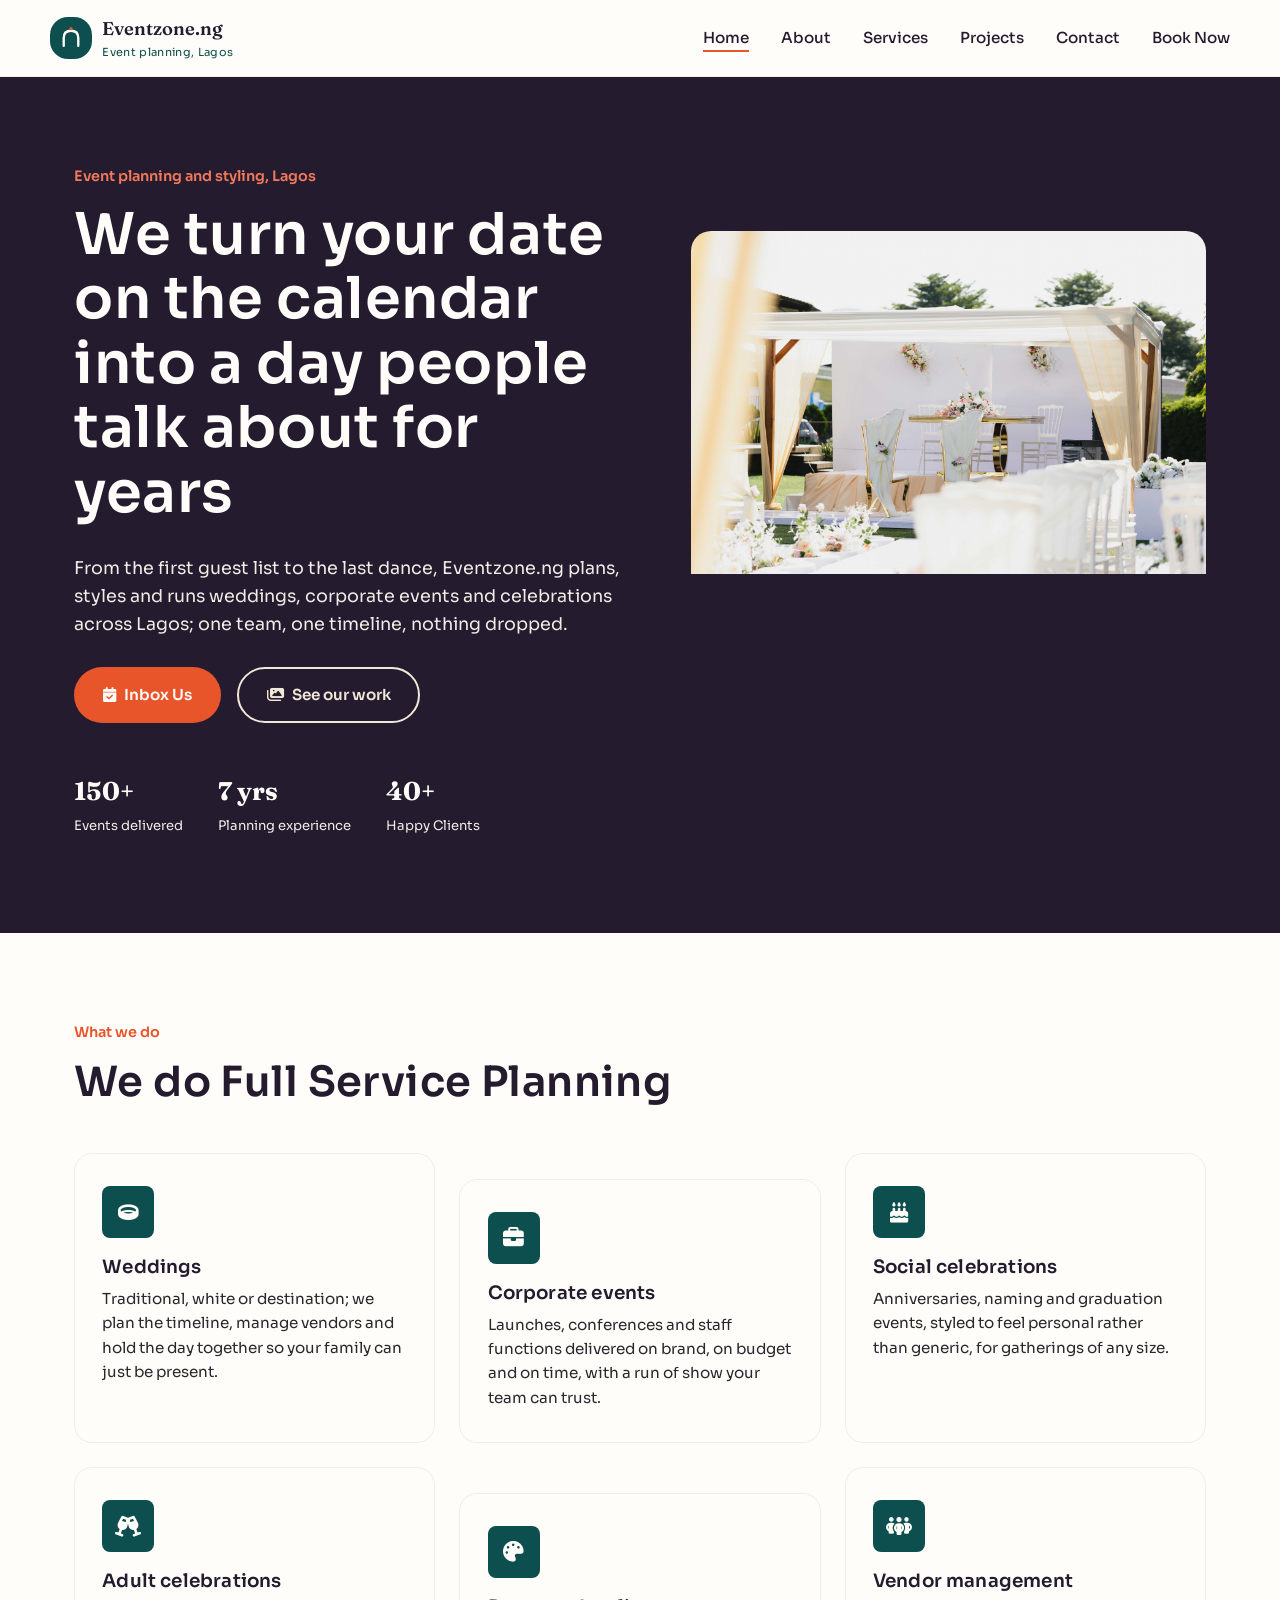
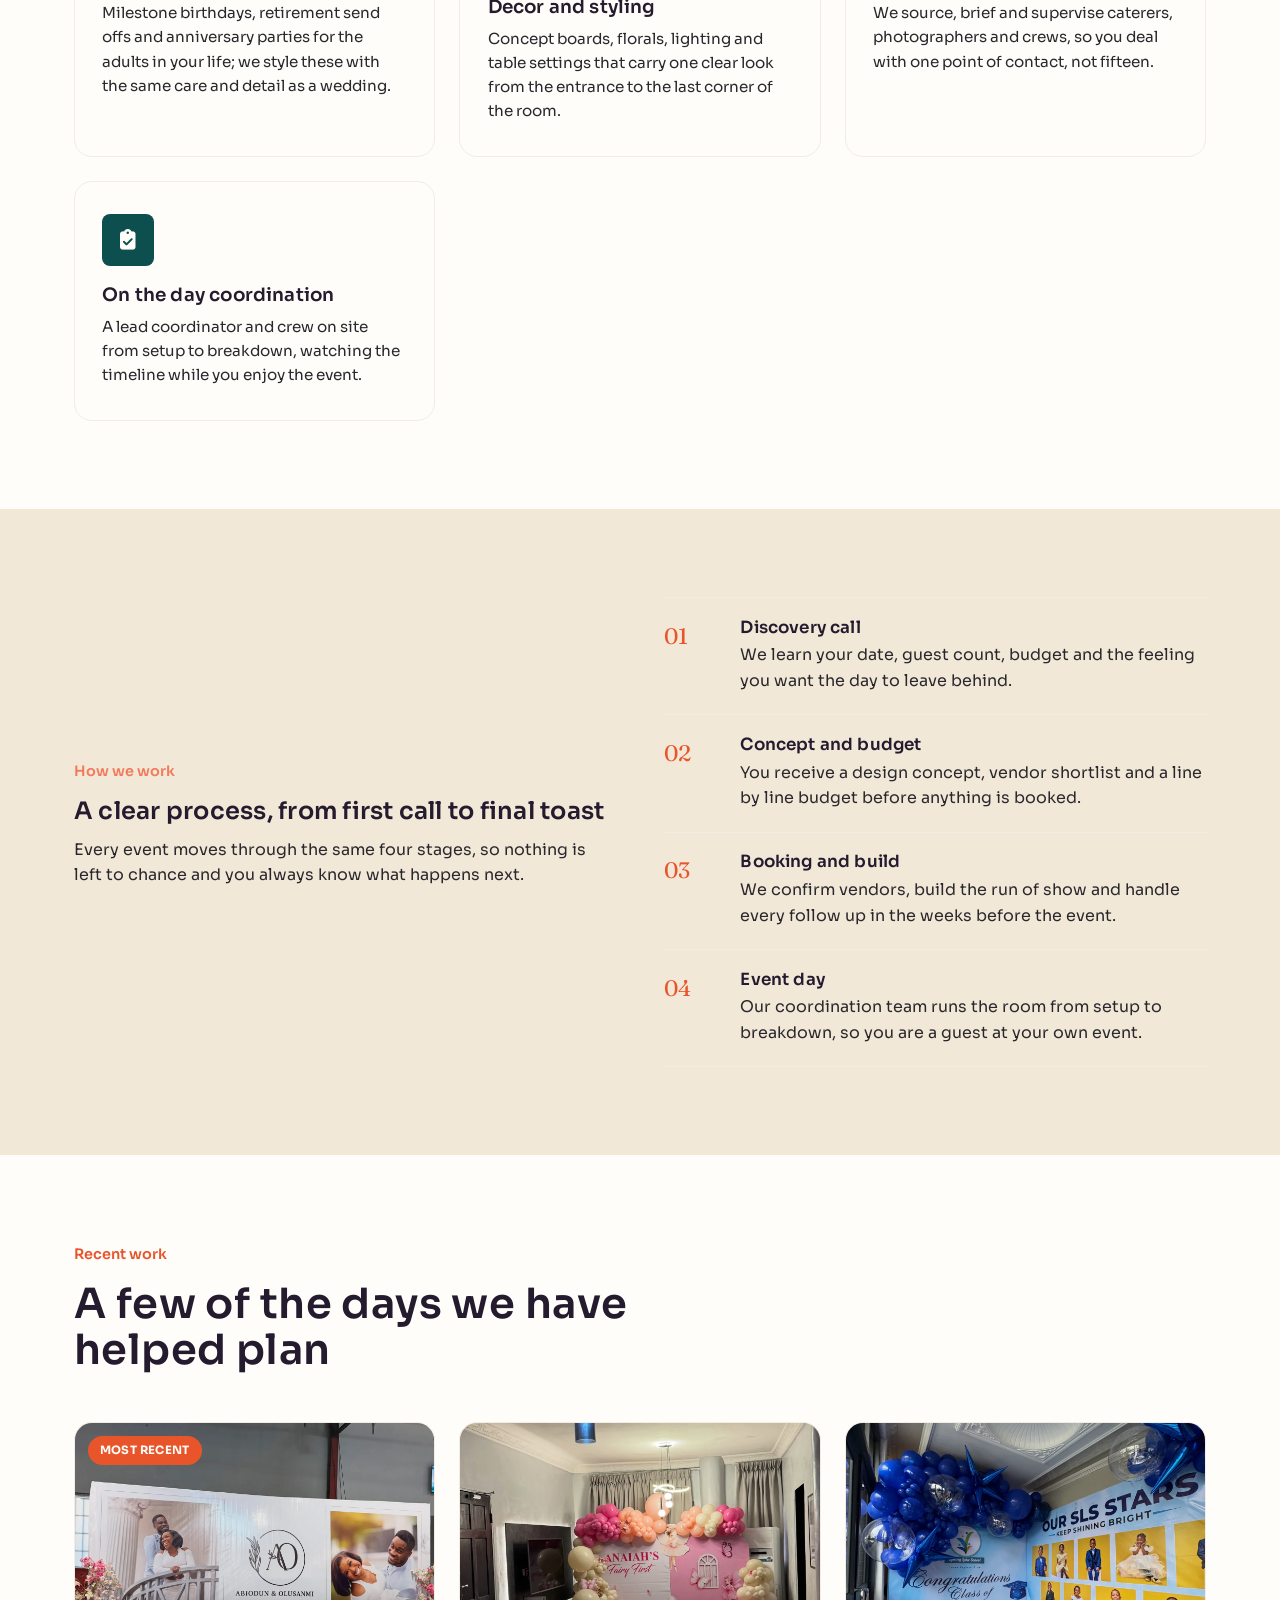
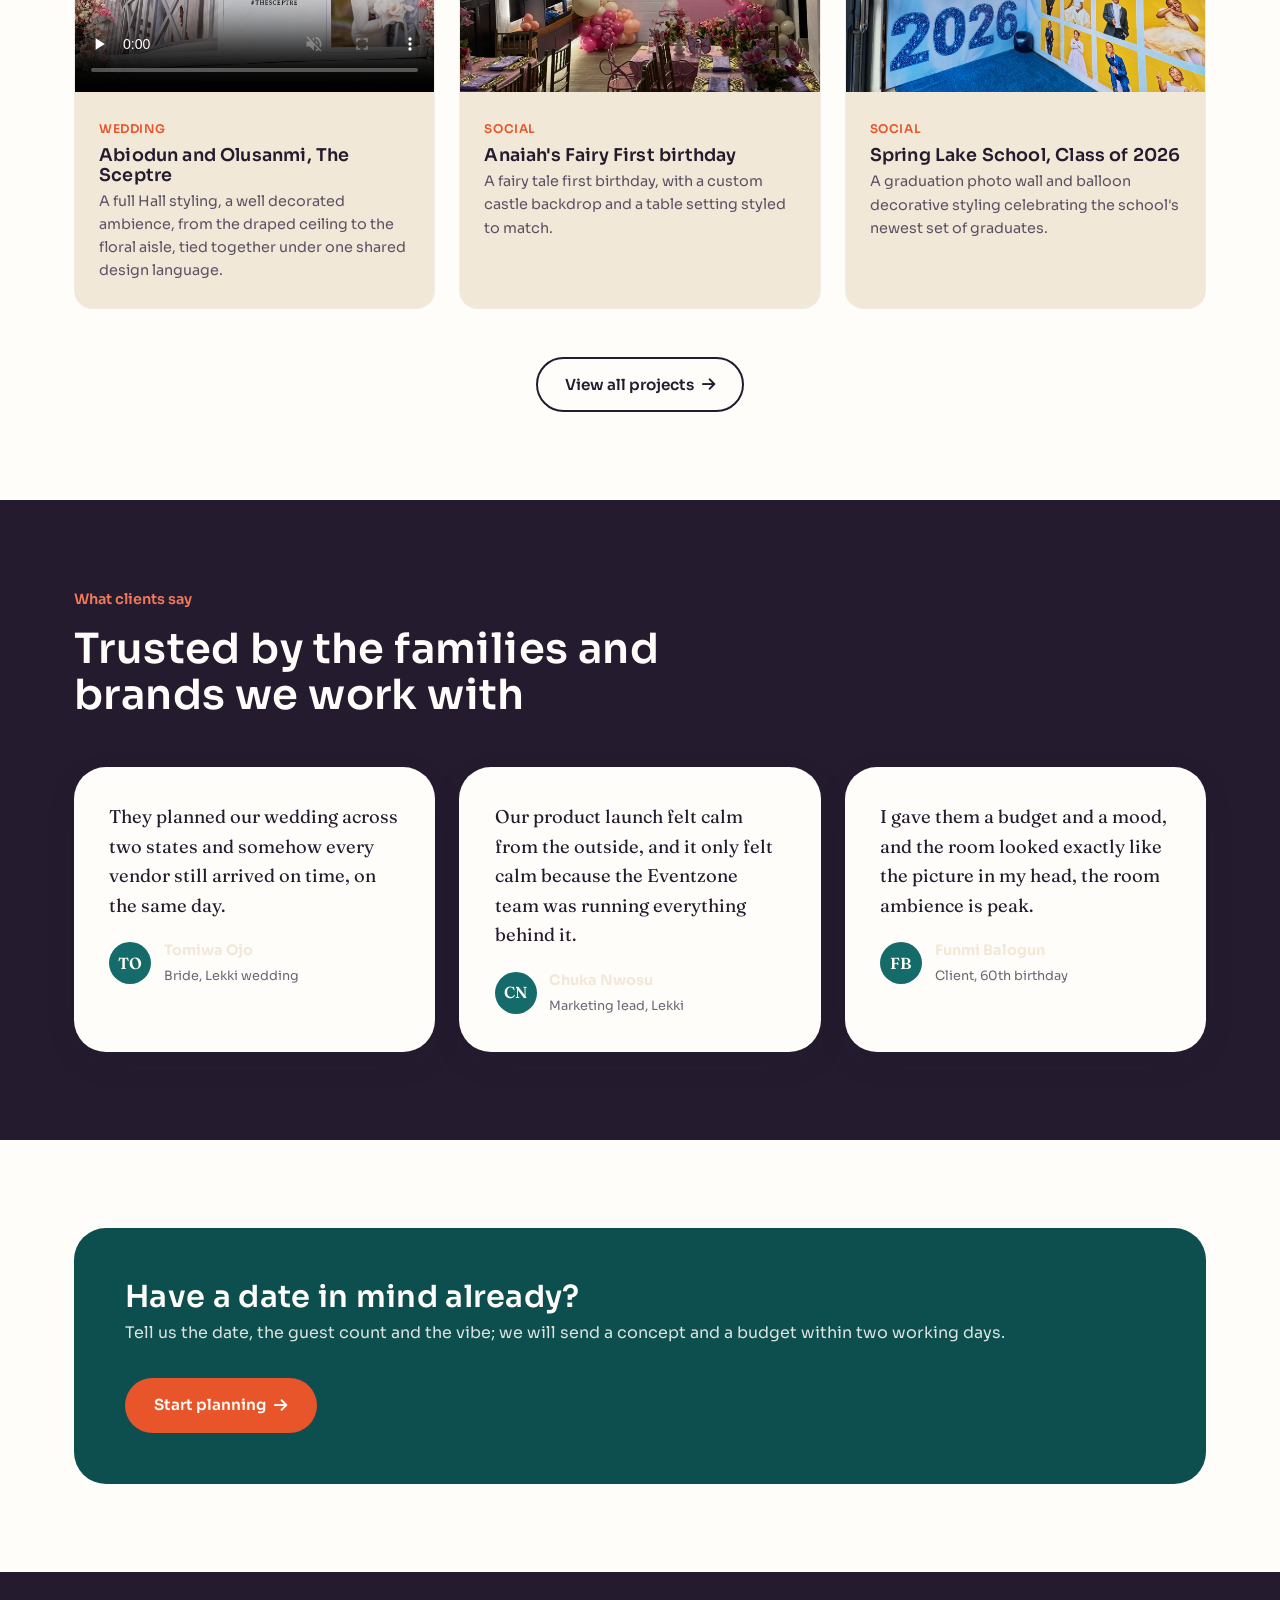
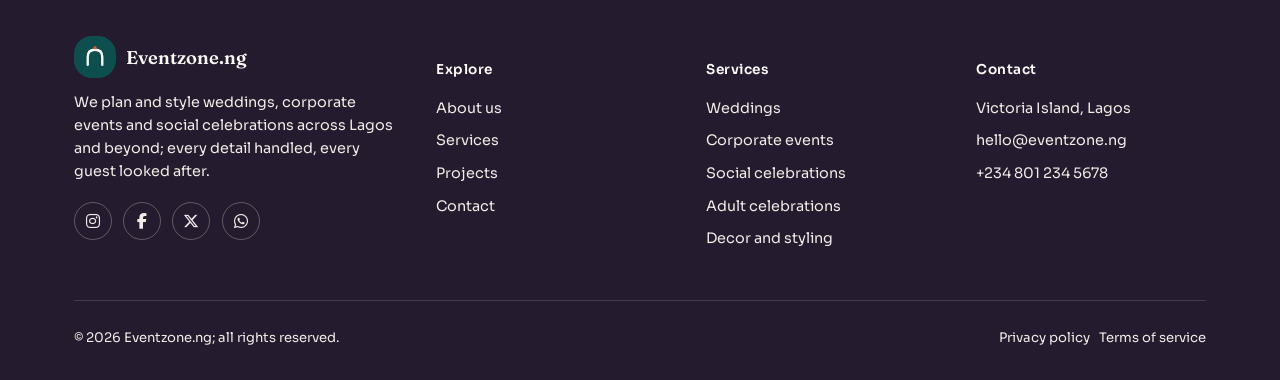
==== commit 4c3b830c: "changed" ====
--- a/index.html
+++ b/index.html
@@ -72,7 +72,7 @@
     <div class="container">
       <div class="section-head">
         <p class="eyebrow">What we do</p>
-        <h2>Full service planning, without the guesswork</h2>
+        <h2>We do Full Service Planning</h2>
       </div>
       <div class="grid grid-3">
         <div class="service-card">
